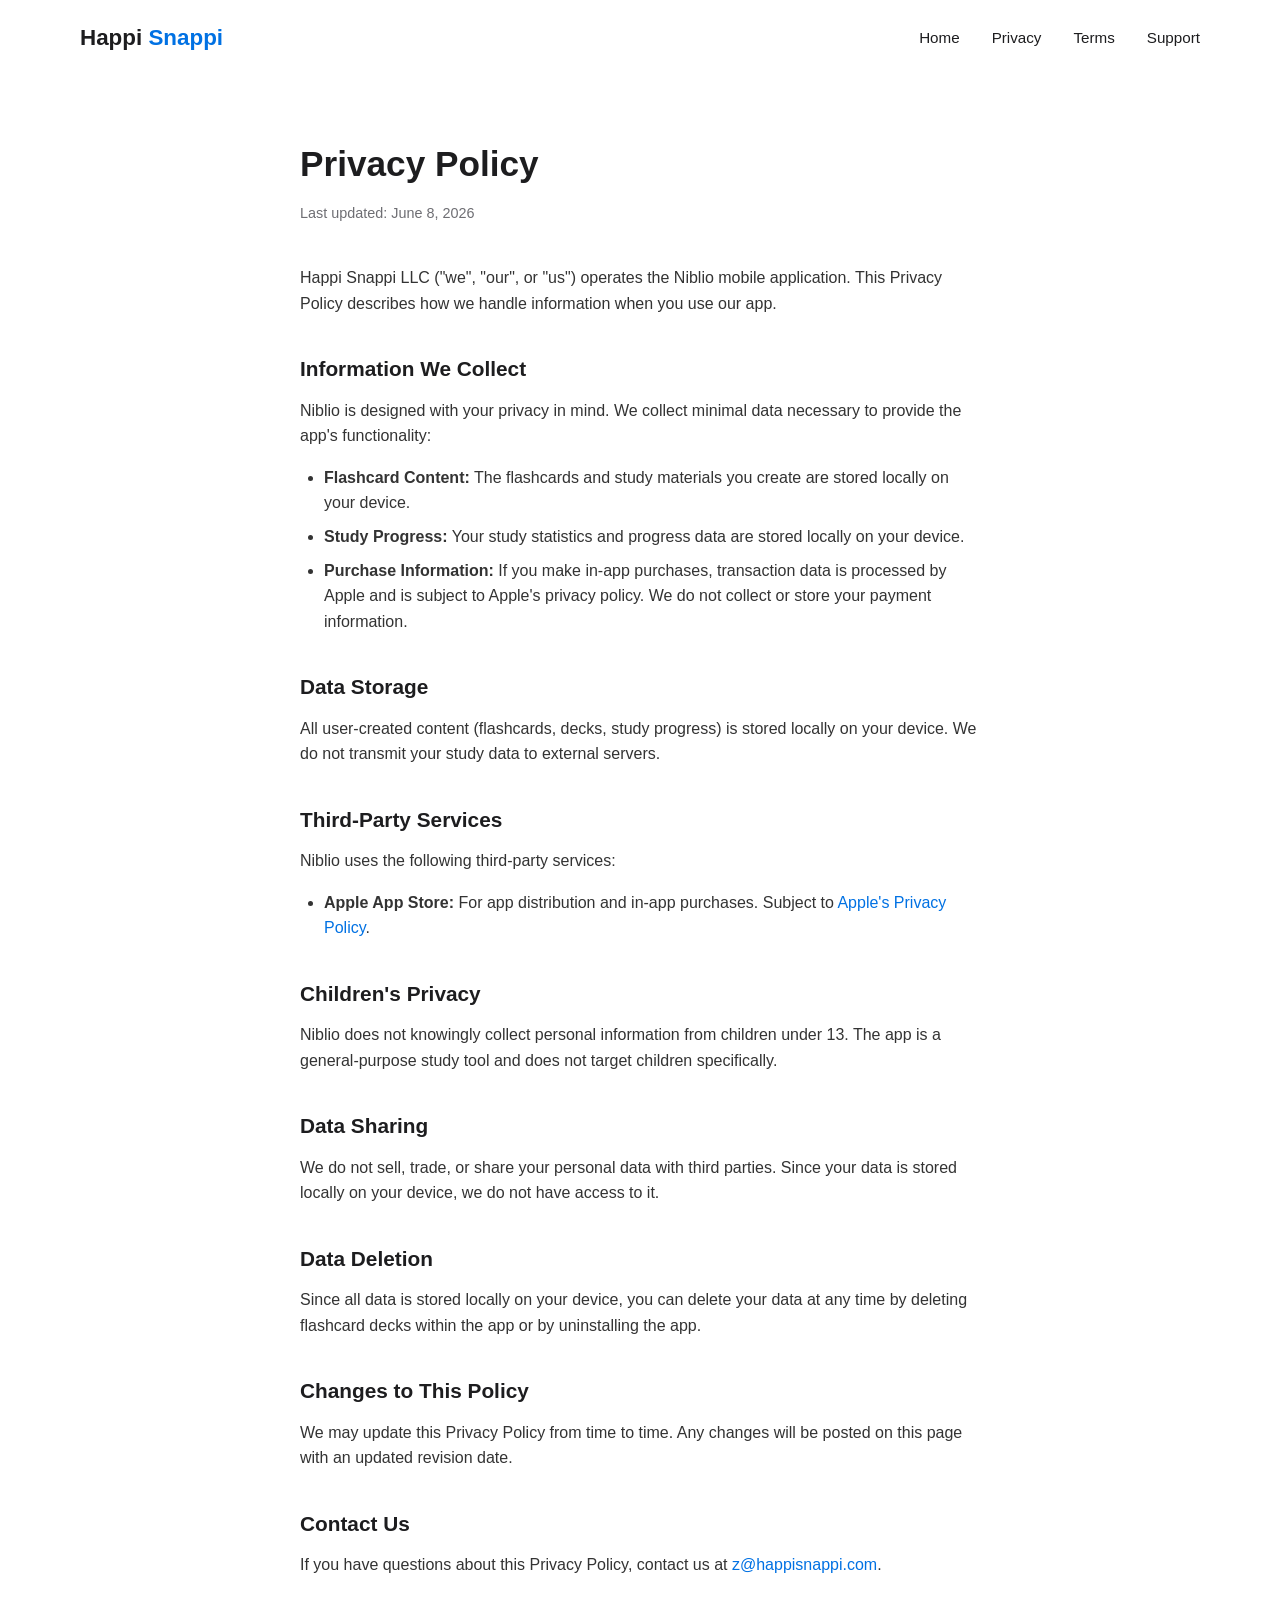
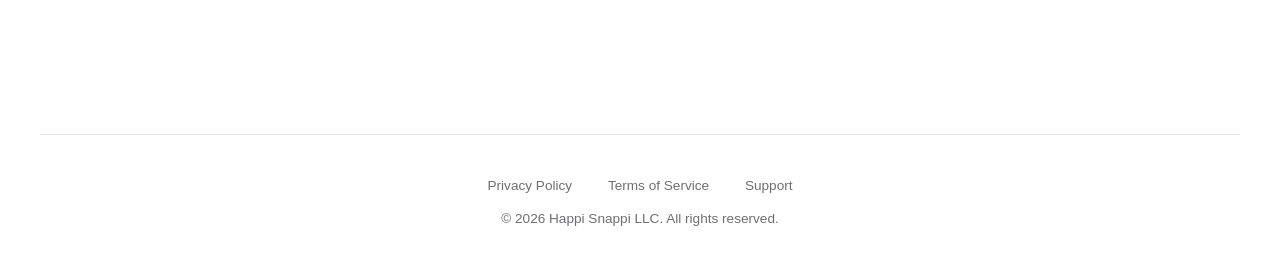
==== privacy.html @ 55155cc6 "Initial website for Happi Snappi / Niblio Landing page, privacy policy, terms of service, and suppor" ====
<!DOCTYPE html>
<html lang="en">
<head>
    <meta charset="UTF-8">
    <meta name="viewport" content="width=device-width, initial-scale=1.0">
    <title>Privacy Policy - Happi Snappi</title>
    <link rel="stylesheet" href="style.css">
</head>
<body>
    <nav>
        <div class="logo">Happi <span>Snappi</span></div>
        <ul>
            <li><a href="index.html">Home</a></li>
            <li><a href="privacy.html">Privacy</a></li>
            <li><a href="terms.html">Terms</a></li>
            <li><a href="support.html">Support</a></li>
        </ul>
    </nav>

    <div class="page-content">
        <h1>Privacy Policy</h1>
        <p class="last-updated">Last updated: June 8, 2026</p>

        <p>Happi Snappi LLC ("we", "our", or "us") operates the Niblio mobile application. This Privacy Policy describes how we handle information when you use our app.</p>

        <h2>Information We Collect</h2>
        <p>Niblio is designed with your privacy in mind. We collect minimal data necessary to provide the app's functionality:</p>
        <ul>
            <li><strong>Flashcard Content:</strong> The flashcards and study materials you create are stored locally on your device.</li>
            <li><strong>Study Progress:</strong> Your study statistics and progress data are stored locally on your device.</li>
            <li><strong>Purchase Information:</strong> If you make in-app purchases, transaction data is processed by Apple and is subject to Apple's privacy policy. We do not collect or store your payment information.</li>
        </ul>

        <h2>Data Storage</h2>
        <p>All user-created content (flashcards, decks, study progress) is stored locally on your device. We do not transmit your study data to external servers.</p>

        <h2>Third-Party Services</h2>
        <p>Niblio uses the following third-party services:</p>
        <ul>
            <li><strong>Apple App Store:</strong> For app distribution and in-app purchases. Subject to <a href="https://www.apple.com/legal/privacy/">Apple's Privacy Policy</a>.</li>
        </ul>

        <h2>Children's Privacy</h2>
        <p>Niblio does not knowingly collect personal information from children under 13. The app is a general-purpose study tool and does not target children specifically.</p>

        <h2>Data Sharing</h2>
        <p>We do not sell, trade, or share your personal data with third parties. Since your data is stored locally on your device, we do not have access to it.</p>

        <h2>Data Deletion</h2>
        <p>Since all data is stored locally on your device, you can delete your data at any time by deleting flashcard decks within the app or by uninstalling the app.</p>

        <h2>Changes to This Policy</h2>
        <p>We may update this Privacy Policy from time to time. Any changes will be posted on this page with an updated revision date.</p>

        <h2>Contact Us</h2>
        <p>If you have questions about this Privacy Policy, contact us at <a href="mailto:z@happisnappi.com">z@happisnappi.com</a>.</p>
    </div>

    <footer>
        <div class="footer-links">
            <a href="privacy.html">Privacy Policy</a>
            <a href="terms.html">Terms of Service</a>
            <a href="support.html">Support</a>
        </div>
        <p>&copy; 2026 Happi Snappi LLC. All rights reserved.</p>
    </footer>
</body>
</html>
---- style.css ----
* {
    margin: 0;
    padding: 0;
    box-sizing: border-box;
}

body {
    font-family: -apple-system, BlinkMacSystemFont, 'Segoe UI', Roboto, Helvetica, Arial, sans-serif;
    color: #1d1d1f;
    line-height: 1.6;
    background: #fff;
}

a {
    color: #0071e3;
    text-decoration: none;
}

a:hover {
    text-decoration: underline;
}

/* Navigation */
nav {
    display: flex;
    justify-content: space-between;
    align-items: center;
    padding: 20px 40px;
    max-width: 1200px;
    margin: 0 auto;
}

nav .logo {
    font-size: 1.4rem;
    font-weight: 700;
    color: #1d1d1f;
}

nav .logo span {
    color: #0071e3;
}

nav ul {
    list-style: none;
    display: flex;
    gap: 32px;
}

nav ul a {
    color: #1d1d1f;
    font-size: 0.95rem;
    font-weight: 500;
}

nav ul a:hover {
    color: #0071e3;
    text-decoration: none;
}

/* Hero */
.hero {
    text-align: center;
    padding: 80px 20px 60px;
    max-width: 800px;
    margin: 0 auto;
}

.hero h1 {
    font-size: 3rem;
    font-weight: 700;
    margin-bottom: 20px;
    letter-spacing: -0.02em;
}

.hero p {
    font-size: 1.25rem;
    color: #6e6e73;
    max-width: 600px;
    margin: 0 auto 40px;
}

.hero .cta {
    display: inline-block;
    background: #0071e3;
    color: #fff;
    padding: 14px 32px;
    border-radius: 980px;
    font-size: 1rem;
    font-weight: 600;
    transition: background 0.2s;
}

.hero .cta:hover {
    background: #0077ed;
    text-decoration: none;
}

/* Features */
.features {
    display: grid;
    grid-template-columns: repeat(auto-fit, minmax(280px, 1fr));
    gap: 40px;
    max-width: 1000px;
    margin: 0 auto;
    padding: 60px 40px;
}

.feature {
    text-align: center;
    padding: 20px;
}

.feature .icon {
    font-size: 2.5rem;
    margin-bottom: 16px;
}

.feature h3 {
    font-size: 1.2rem;
    margin-bottom: 10px;
}

.feature p {
    color: #6e6e73;
    font-size: 0.95rem;
}

/* Page content (privacy, terms, support) */
.page-content {
    max-width: 760px;
    margin: 0 auto;
    padding: 60px 40px 80px;
}

.page-content h1 {
    font-size: 2.2rem;
    font-weight: 700;
    margin-bottom: 10px;
}

.page-content .last-updated {
    color: #6e6e73;
    font-size: 0.9rem;
    margin-bottom: 40px;
}

.page-content h2 {
    font-size: 1.3rem;
    margin-top: 36px;
    margin-bottom: 12px;
}

.page-content p,
.page-content ul {
    margin-bottom: 16px;
    color: #333;
}

.page-content ul {
    padding-left: 24px;
}

.page-content li {
    margin-bottom: 8px;
}

/* Support form area */
.contact-info {
    background: #f5f5f7;
    border-radius: 16px;
    padding: 40px;
    margin-top: 30px;
    text-align: center;
}

.contact-info p {
    color: #1d1d1f;
}

.contact-info a {
    font-size: 1.1rem;
    font-weight: 600;
}

/* Footer */
footer {
    text-align: center;
    padding: 40px 20px;
    color: #6e6e73;
    font-size: 0.85rem;
    border-top: 1px solid #e5e5e5;
    max-width: 1200px;
    margin: 60px auto 0;
}

footer .footer-links {
    margin-bottom: 12px;
}

footer .footer-links a {
    color: #6e6e73;
    margin: 0 16px;
}

footer .footer-links a:hover {
    color: #0071e3;
}

/* Responsive */
@media (max-width: 600px) {
    nav {
        flex-direction: column;
        gap: 16px;
        padding: 16px 20px;
    }

    nav ul {
        gap: 20px;
    }

    .hero h1 {
        font-size: 2rem;
    }

    .hero p {
        font-size: 1.05rem;
    }

    .features {
        padding: 40px 20px;
    }

    .page-content {
        padding: 40px 20px 60px;
    }
}
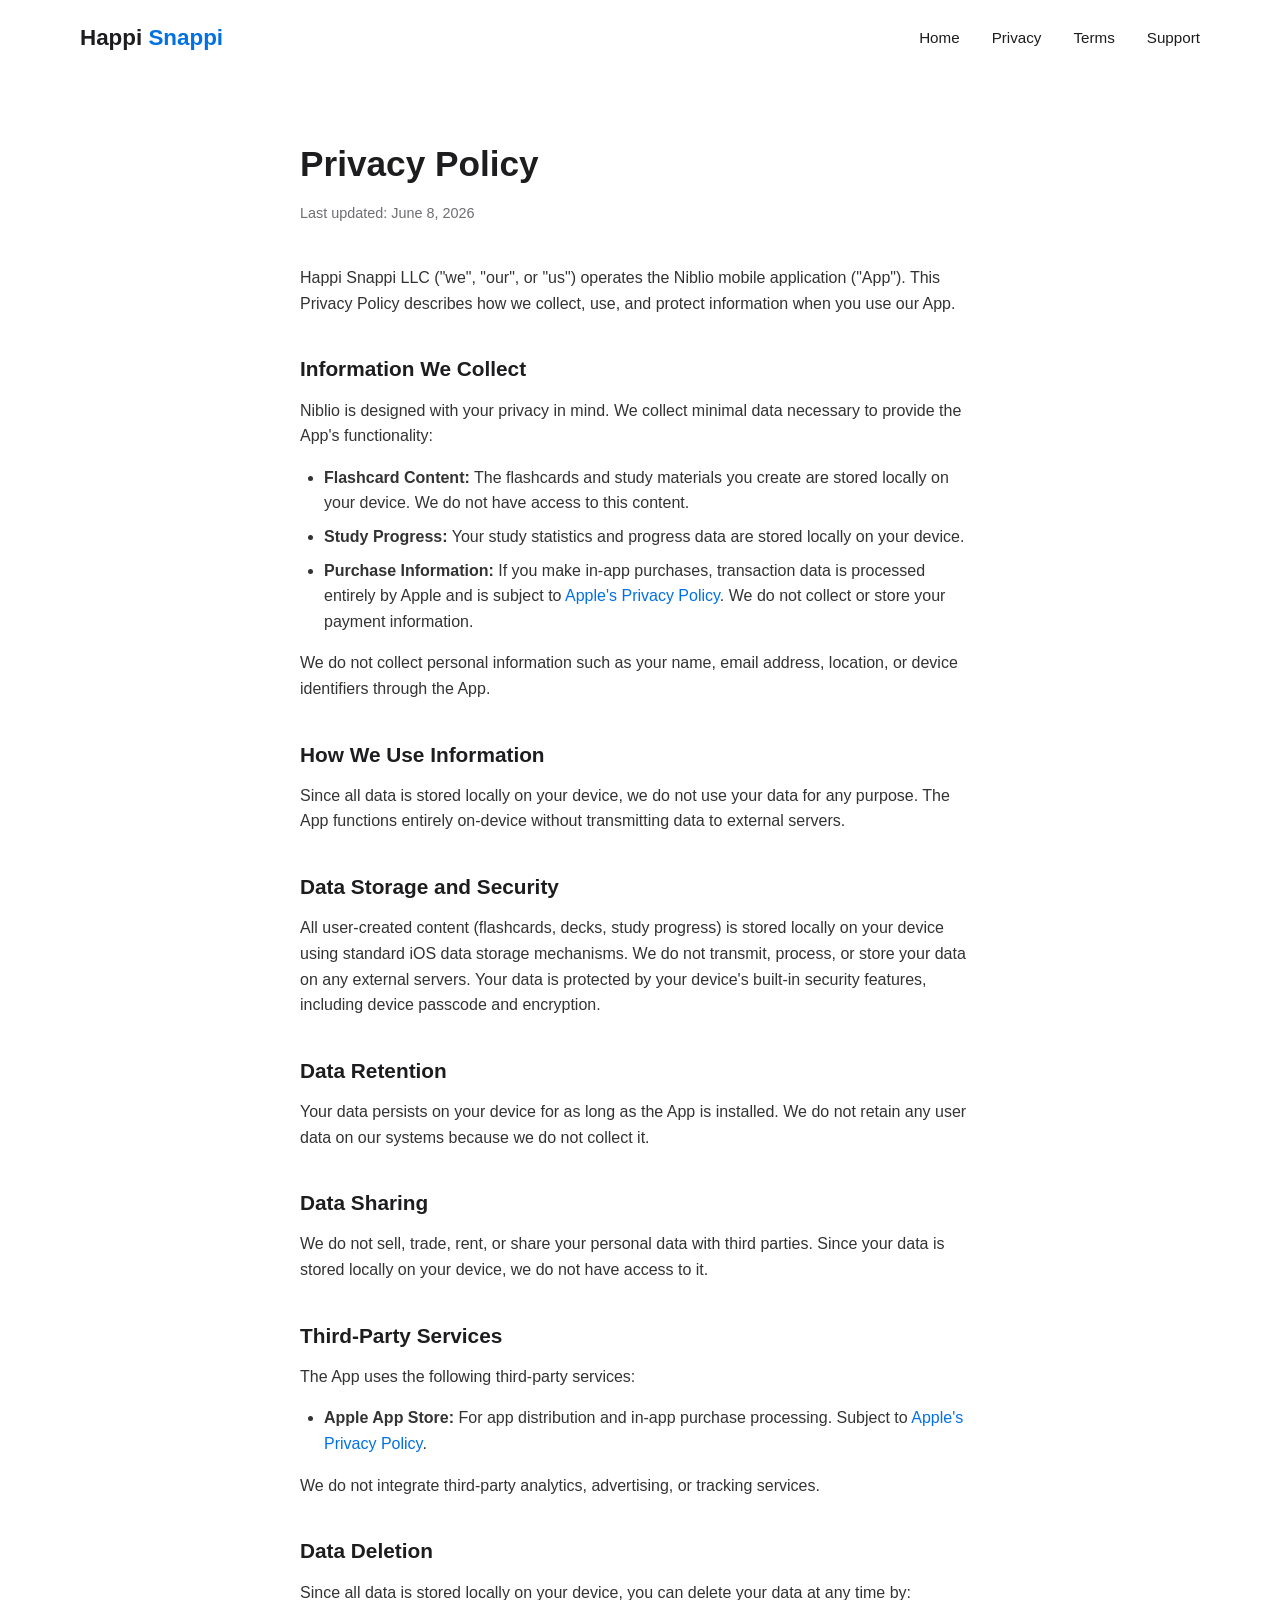
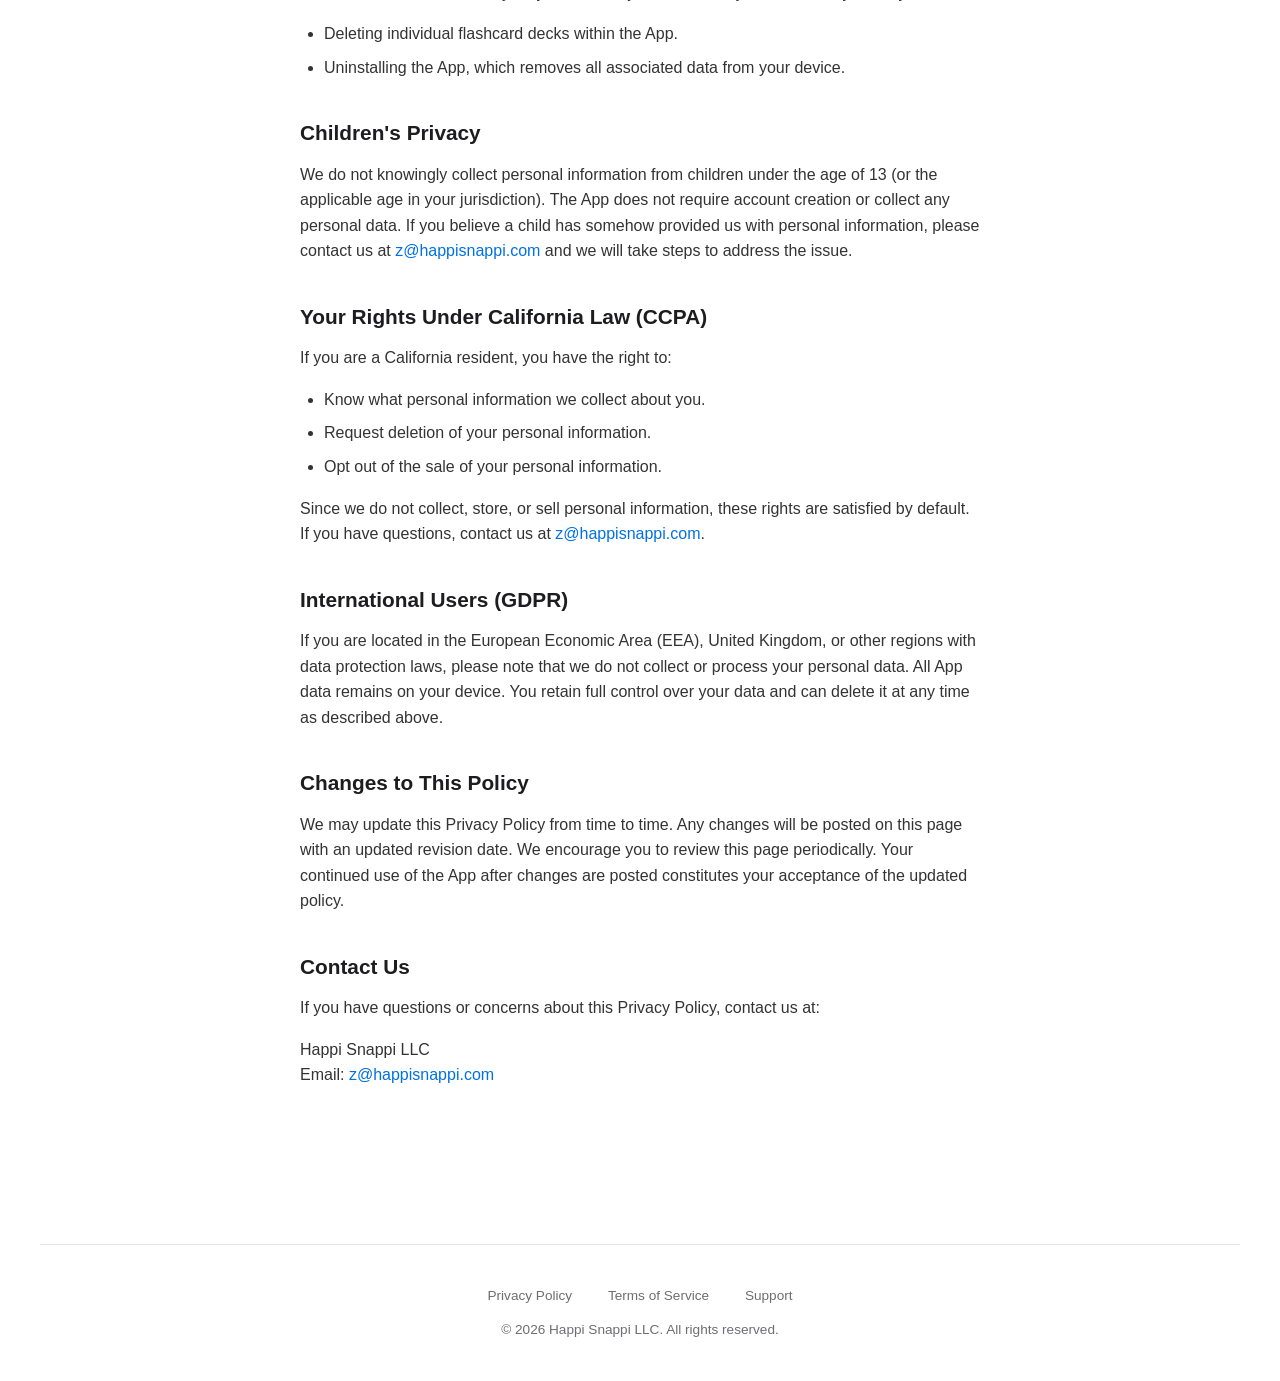
==== commit 6c495481: "Strengthen privacy, terms, and support pages for Apple review Privacy: add CCPA, GDPR, data retentio" ====
--- a/privacy.html
+++ b/privacy.html
@@ -21,39 +21,65 @@
         <h1>Privacy Policy</h1>
         <p class="last-updated">Last updated: June 8, 2026</p>
 
-        <p>Happi Snappi LLC ("we", "our", or "us") operates the Niblio mobile application. This Privacy Policy describes how we handle information when you use our app.</p>
+        <p>Happi Snappi LLC ("we", "our", or "us") operates the Niblio mobile application ("App"). This Privacy Policy describes how we collect, use, and protect information when you use our App.</p>
 
         <h2>Information We Collect</h2>
-        <p>Niblio is designed with your privacy in mind. We collect minimal data necessary to provide the app's functionality:</p>
+        <p>Niblio is designed with your privacy in mind. We collect minimal data necessary to provide the App's functionality:</p>
         <ul>
-            <li><strong>Flashcard Content:</strong> The flashcards and study materials you create are stored locally on your device.</li>
+            <li><strong>Flashcard Content:</strong> The flashcards and study materials you create are stored locally on your device. We do not have access to this content.</li>
             <li><strong>Study Progress:</strong> Your study statistics and progress data are stored locally on your device.</li>
-            <li><strong>Purchase Information:</strong> If you make in-app purchases, transaction data is processed by Apple and is subject to Apple's privacy policy. We do not collect or store your payment information.</li>
+            <li><strong>Purchase Information:</strong> If you make in-app purchases, transaction data is processed entirely by Apple and is subject to <a href="https://www.apple.com/legal/privacy/">Apple's Privacy Policy</a>. We do not collect or store your payment information.</li>
         </ul>
+        <p>We do not collect personal information such as your name, email address, location, or device identifiers through the App.</p>
 
-        <h2>Data Storage</h2>
-        <p>All user-created content (flashcards, decks, study progress) is stored locally on your device. We do not transmit your study data to external servers.</p>
+        <h2>How We Use Information</h2>
+        <p>Since all data is stored locally on your device, we do not use your data for any purpose. The App functions entirely on-device without transmitting data to external servers.</p>
+
+        <h2>Data Storage and Security</h2>
+        <p>All user-created content (flashcards, decks, study progress) is stored locally on your device using standard iOS data storage mechanisms. We do not transmit, process, or store your data on any external servers. Your data is protected by your device's built-in security features, including device passcode and encryption.</p>
+
+        <h2>Data Retention</h2>
+        <p>Your data persists on your device for as long as the App is installed. We do not retain any user data on our systems because we do not collect it.</p>
+
+        <h2>Data Sharing</h2>
+        <p>We do not sell, trade, rent, or share your personal data with third parties. Since your data is stored locally on your device, we do not have access to it.</p>
 
         <h2>Third-Party Services</h2>
-        <p>Niblio uses the following third-party services:</p>
+        <p>The App uses the following third-party services:</p>
         <ul>
-            <li><strong>Apple App Store:</strong> For app distribution and in-app purchases. Subject to <a href="https://www.apple.com/legal/privacy/">Apple's Privacy Policy</a>.</li>
+            <li><strong>Apple App Store:</strong> For app distribution and in-app purchase processing. Subject to <a href="https://www.apple.com/legal/privacy/">Apple's Privacy Policy</a>.</li>
+        </ul>
+        <p>We do not integrate third-party analytics, advertising, or tracking services.</p>
+
+        <h2>Data Deletion</h2>
+        <p>Since all data is stored locally on your device, you can delete your data at any time by:</p>
+        <ul>
+            <li>Deleting individual flashcard decks within the App.</li>
+            <li>Uninstalling the App, which removes all associated data from your device.</li>
         </ul>
 
         <h2>Children's Privacy</h2>
-        <p>Niblio does not knowingly collect personal information from children under 13. The app is a general-purpose study tool and does not target children specifically.</p>
+        <p>We do not knowingly collect personal information from children under the age of 13 (or the applicable age in your jurisdiction). The App does not require account creation or collect any personal data. If you believe a child has somehow provided us with personal information, please contact us at <a href="mailto:z@happisnappi.com">z@happisnappi.com</a> and we will take steps to address the issue.</p>
 
-        <h2>Data Sharing</h2>
-        <p>We do not sell, trade, or share your personal data with third parties. Since your data is stored locally on your device, we do not have access to it.</p>
+        <h2>Your Rights Under California Law (CCPA)</h2>
+        <p>If you are a California resident, you have the right to:</p>
+        <ul>
+            <li>Know what personal information we collect about you.</li>
+            <li>Request deletion of your personal information.</li>
+            <li>Opt out of the sale of your personal information.</li>
+        </ul>
+        <p>Since we do not collect, store, or sell personal information, these rights are satisfied by default. If you have questions, contact us at <a href="mailto:z@happisnappi.com">z@happisnappi.com</a>.</p>
 
-        <h2>Data Deletion</h2>
-        <p>Since all data is stored locally on your device, you can delete your data at any time by deleting flashcard decks within the app or by uninstalling the app.</p>
+        <h2>International Users (GDPR)</h2>
+        <p>If you are located in the European Economic Area (EEA), United Kingdom, or other regions with data protection laws, please note that we do not collect or process your personal data. All App data remains on your device. You retain full control over your data and can delete it at any time as described above.</p>
 
         <h2>Changes to This Policy</h2>
-        <p>We may update this Privacy Policy from time to time. Any changes will be posted on this page with an updated revision date.</p>
+        <p>We may update this Privacy Policy from time to time. Any changes will be posted on this page with an updated revision date. We encourage you to review this page periodically. Your continued use of the App after changes are posted constitutes your acceptance of the updated policy.</p>
 
         <h2>Contact Us</h2>
-        <p>If you have questions about this Privacy Policy, contact us at <a href="mailto:z@happisnappi.com">z@happisnappi.com</a>.</p>
+        <p>If you have questions or concerns about this Privacy Policy, contact us at:</p>
+        <p>Happi Snappi LLC<br>
+        Email: <a href="mailto:z@happisnappi.com">z@happisnappi.com</a></p>
     </div>
 
     <footer>
